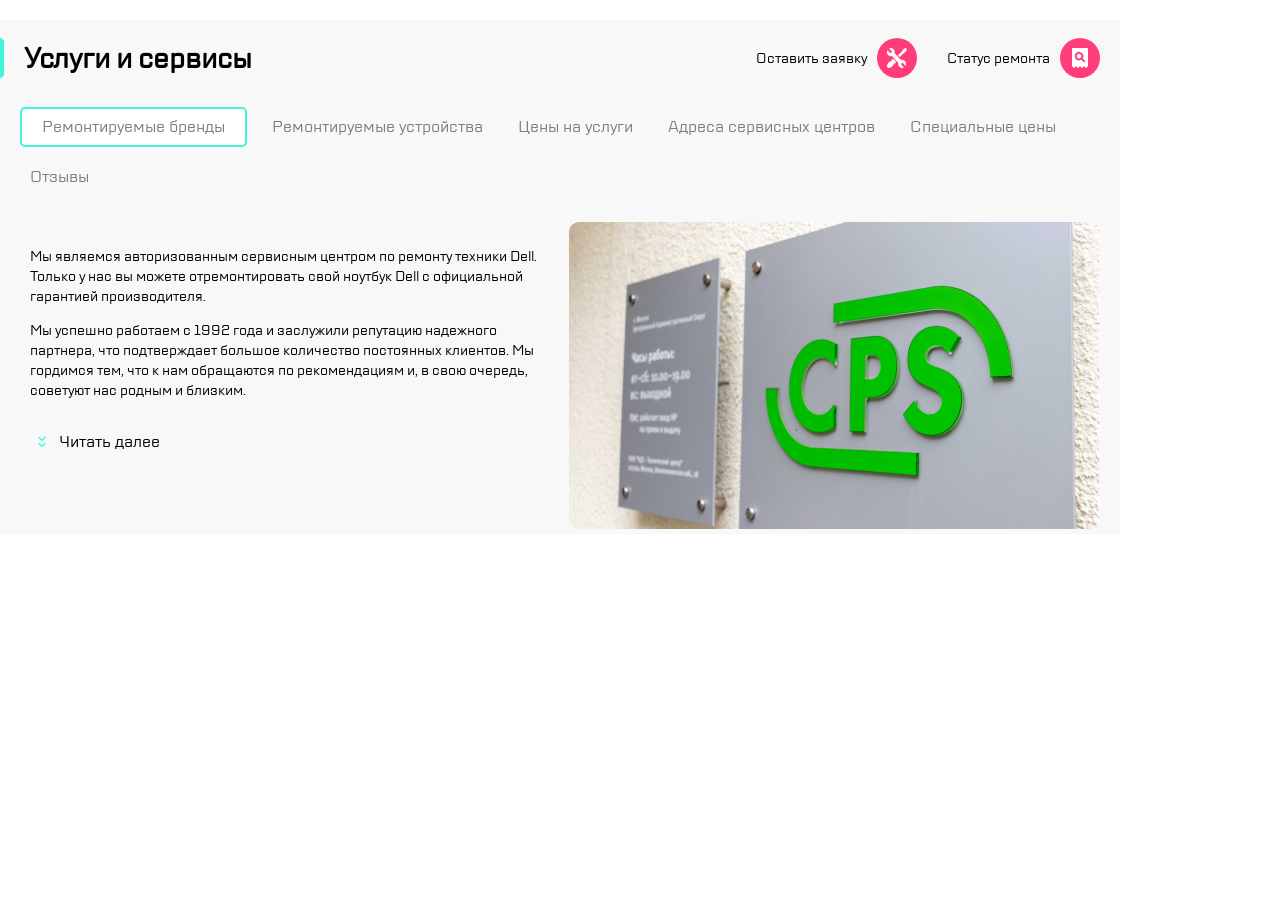
==== index.html @ 33814129 "homework" ====
<!DOCTYPE html>
<html lang="en">
<head>
    <meta charset="UTF-8">
    <meta name="viewport" content="width=device-width, initial-scale=1.0">
    <title>homework</title>
    <link rel="stylesheet" href="style.css">
</head>
<body>
     <header class="header ">
        <div class="header__mobile mobile--only">
            <img src="image/icon/burger.svg" alt="Выпадающее меню" class="header__icon header__icon--menu">
            <img src="image/icon/Group.svg" alt="Логотип" class="header__logo">
            <img src="image/icon/divider.svg" alt="Полоса" class="header__line">
            <img src="image/icon/repair.svg" alt="Ремонт" class="header__icon header__icon--repair">
            <img src="image/icon/checkstatus.svg" alt="Статус" class="header__icon header__icon--status">
        </div>
     
        <div class="header__group header__group--left tablet-only">
        <img src="image/icon/burger.svg" alt="Выпадающее меню" class="header__icon header__icon--menu">
        <img src="image/icon/divider.svg" alt="Полоса" class="header__line">
        <img src="image/icon/Group.svg" alt="Логотип" class="header__logo"> 
        </div>
      
        <div class="header__group header__group--right tablet-only">
        <img src="image/icon/call.svg" alt="Контакты" class="header__icon header__icon--call">
        <img src="image/icon/chat.svg" alt="Чат" class="header__icon header__icon--chat">
        <img src="image/icon/profile.svg" alt="Профиль" class="header__icon header__icon--profile">
        <img src="image/icon/divider.svg" alt="Полоса" class="header__line">
        <img src="image/icon/repair.svg" alt="Ремонт" class="header__icon header__icon--repair">
        <img src="image/icon/checkstatus.svg" alt="Статус" class="header__icon header__icon--status">
        </div>
     
     </header>

 <main class="main">
 
  <div class="main__contents"> 
    <div class="main__conteiner--left">   
        <img src="image/icon/highlight.svg" alt="Оглавление" class="main__contents--svg">
     <h1 class="main__contents--text">Услуги и сервисы</h1> 
    
    </div>
   
    
   <div class="main__conteiner--right desctop-only">
   <p>Оставить заявку</p>  
   <img src="image/icon/repair.svg" alt="Ремонт" class="main__icon main__icon--repair">
   <p>Статус ремонта</p>
   <img src="image/icon/checkstatus.svg" alt="Статус" class="main__icon main__icon--status">
   </div>

 </div>
  <nav class="main__nav">

  <p class="main__nav--item desctop-only">Ремонтируемые бренды</p>
  <p class="main__nav--item mobile--only">Ремонтируемые устройства</p>
  <p class="main__nav--item mobile--only">Дополнительные услуги</p>
  <p class="main__nav--item tablet-only">Ремонтируемые устройства</p>
  <p class="main__nav--item tablet-only">Дополнительные услуги</p>
  <p class="main__nav--item tablet-only">Цены на услуги</p>
  <p class="main__nav--item tablet-only">Специальные цены</p>
  <p class="main__nav--item tablet-only">Отзывы</p>
  <p class="main__nav--item desctop-only">Ремонтируемые устройства</p>
  <p class="main__nav--item desctop-only">Цены на услуги</p>
  <p class="main__nav--item desctop-only">Адреса сервисных центров</p>
  <p class="main__nav--item desctop-only">Специальные цены</p>
  <p class="main__nav--item desctop-only">Отзывы</p> 
 
    </nav>

    <section class="main__section">
     <div class="main__about">
        <p class="main__about--text">Мы являемся авторизованным сервисным центром по ремонту 
         техники Dell. Только у нас вы можете отремонтировать свой ноутбук Dell 
         с официальной гарантией производителя. </p>
         <p class="main__about--text"><span class="tablet-only">Мы успешно работаем с 1992 года и заслужили репутацию надежного партнера</span>
           <span class="desctop-only">Мы успешно работаем с 1992 года и заслужили репутацию надежного партнера, что подтверждает большое количество постоянных клиентов. Мы гордимся тем, что к нам обращаются по рекомендациям и,
            в свою очередь, советуют нас родным и близким.</span> 
        </p> 
     
        <div class="main__readmore">
            <img src="image/icon/expand.svg" alt="Развернуть" class="main__readmore--icon">
         <p class="main__readmore--text">Читать далее</p>
        </div>
     </div>

     <div class="main__image">
        <img src="image/icon/_MG_3223.jpg" alt="Фото вывески" class="image__signboard">
     </div>

     </section>
    </main>
    <footer><!--Пока макет без подвала--></footer>
</body>
</html>
---- style.css ----
@font-face {
font-family:"TT Lakes"; 
src: url("font/TT Lakes/TT Lakes Neue Trial Regular.ttf") format("truetype");
font-weight: 400;
font-style: normal;
}
*{
  box-sizing: border-box;
}
body{
font-size: 14px;
font-family:"TT Lakes", sans-serif;
margin: 0;
}
.desctop-only{
display: none !important;
}
.tablet-only{
display: none !important;
}

.header__mobile{
width: 320px;
display: flex;
justify-content:space-between;
align-items: center;
height: 88px;
border-bottom: 1px solid #41F6D7;
margin-bottom: 0;
padding: 0 15px;
}
.header__logo{
width: 96px;
height: 60px;
}
.main{
background-color: #f8f8f8;
width: 320px;
margin: 0;
}
.main__contents{
display: flex; 
justify-content:flex-start ; 
gap: 10px;
margin-bottom: 5px;
}
.main__conteiner--left{
  width: 100% !important;
  display: flex;
  align-items: center;
  justify-content: flex-start;
  flex-wrap: nowrap;
  padding-left: 0;
  gap: 10px;
}
.main__contents--text{
 font-size: 28px; 
}
.main__nav{
width: 320px;
font-size: 16px;
display: flex;
column-gap: 5px;
row-gap: 0;
justify-content:flex-start ;
align-items: center;
white-space: nowrap;
height: 40px;
overflow-x: auto;
overflow-y: hidden;
box-sizing: border-box;

scrollbar-width: none;

-ms-overflow-style: none;
}
.main__nav::-webkit-scrollbar {
display: none;
}

.main__nav--item{
height: 40px;
display: flex;
justify-content:center ;
align-items: center;
padding: 0 10px;
color: #7e7e82;
margin:5px ;
}
.main__nav--item:nth-child(2){
border: 2px solid #41F6D7;
border-radius: 5px;
background-color:#ffffff;
box-sizing: border-box;
padding: 0 20px;
}

.main__nav,.main__about{
padding:0 15px;      
}
.main__nav{
margin-bottom: 20px;  
}
.main__about{
font-size: 14px;
}
.main__readmore{
  display: flex;
  gap: 5px;
}
.main__readmore--text{
  font-size: 16px;
  font-weight: 500;
}
.image__signboard{
width:320px;
}

@media (min-width: 768px){
.mobile--only{
  display: none !important;
}
.tablet-only{
display: flex !important;
}

.header{
width: 768px;
display: flex;
justify-content:space-between;
align-items: center;
height: 88px;
border-bottom: 1px solid #41F6D7;
margin-bottom: 0;
}
.header__group{
  display: flex;
}
.header__group--left{
 justify-content:flex-start ;
 gap: 15px;
 padding-left: 20px;
}
.header__group--right{
 justify-content: flex-end;
 gap: 15px;
 padding-right: 20px;
}
.main{
  width: 768px;
}
.main__nav{
 width: 768px;
}
 .main__nav--item:nth-child(4){
  border: 2px solid #41F6D7;
  border-radius: 5px;
  background-color:#ffffff;
  box-sizing: border-box;
  padding: 0 20px;
 }

.main__section{
  display: flex;

}
.image__signboard{
 width: 360px;
 border-radius: 5px;
}
}

@media (min-width: 1120px){
  .mobile--only{
    display: none !important;
  }
  .tablet-only{
    display: none !important;
  }
  .desctop-only{
    display: flex !important;
  }
  .header{
    display: none;
  }
  .main{
  width: 1120px;
  }
  .main__contents{
    margin-top: 20px;
    display: flex;
    justify-content: space-between;
    align-items: center;
    white-space: nowrap;
  }
  .main__icon{
    width: 40px;

  }
  .main__conteiner--left{
  display: flex;
  align-items: center;
  justify-content:flex-start ;
  gap: 20px;
  padding-left: 0;
  width: 50%;
  }
  .main__conteiner--right{
   justify-content: flex-end;
   padding-right: 20px;
   gap: 10px;
   width: 50%;
  }
  .main__conteiner--right .main__icon--repair{
    margin-right: 20px;
  }
  .main__nav{
  width: 1120px;
  align-items: start;
  flex-wrap: wrap;
  overflow: visible;
  height: auto;
  
  }
   .main__nav--item{
    margin:5px ;
    padding: 0 10px;
   }
 
  .main__nav--item:first-child{
  border: 2px solid #41F6D7;
  border-radius: 5px;
  background-color:#ffffff;
  box-sizing: border-box;
  padding: 0 20px;

  }
  .main__section{
  display: flex;
  justify-content: space-between;
  align-items: flex-start;
  gap: 20px;
  min-width: 1120px;
  align-items: stretch;
  }
  .main__about{
    padding: 0;
    max-width: 50%;
    padding: 10px;
    margin-left: 20px;
  }
  .main__image{
  width: 50%;
  margin-right: 20px;
  }
 .image__signboard{
  height: 307px;
  width: 531.35px;
  border-radius: 10px;
  object-fit: cover;
 }
}
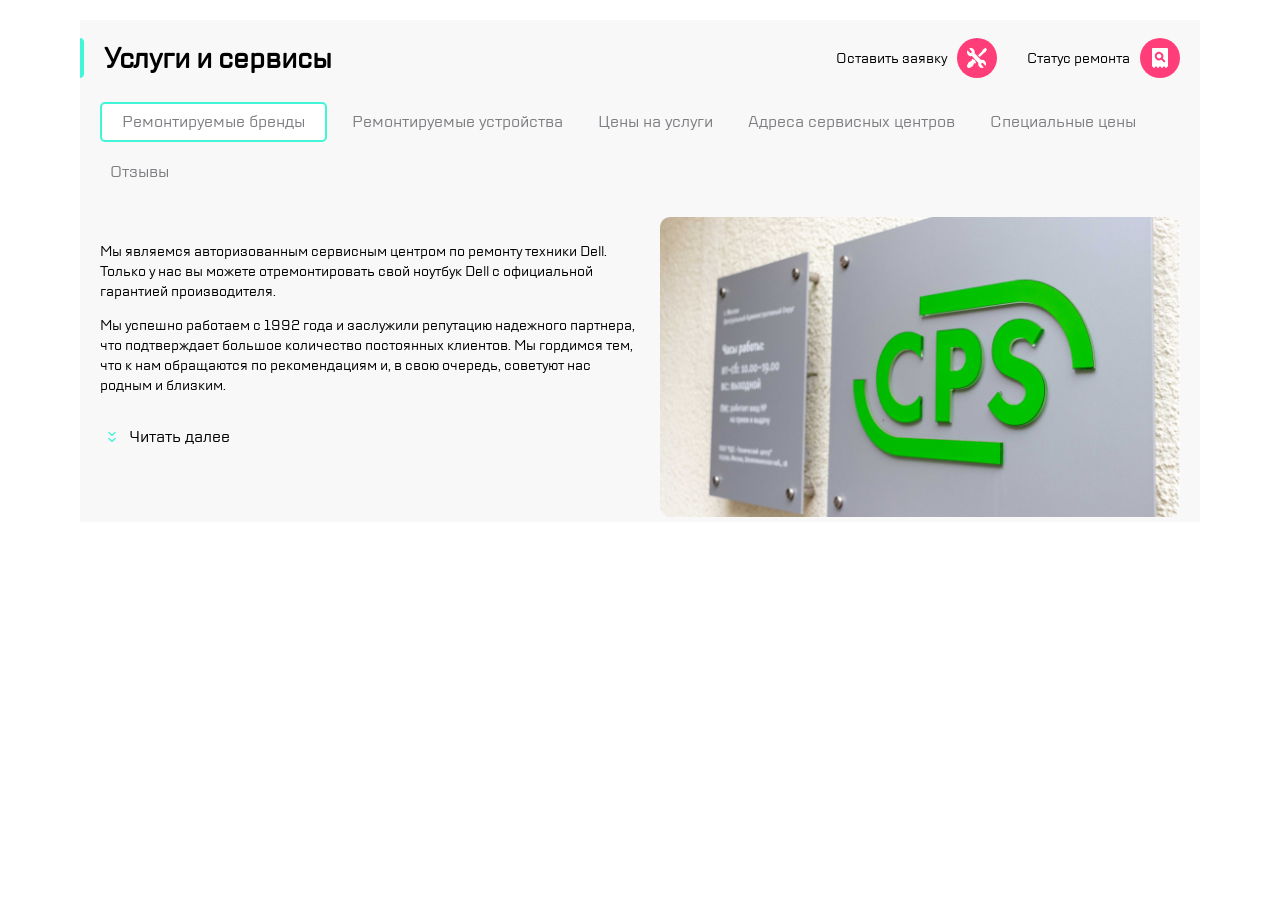
==== commit be2ca08c: "исправлен путь в html" ====
--- a/index.html
+++ b/index.html
@@ -86,7 +86,7 @@
      </div>
 
      <div class="main__image">
-        <img src="image/icon/_MG_3223.jpg" alt="Фото вывески" class="image__signboard">
+        <img src="image/icon/signboard.jpg" alt="Фото вывески" class="image__signboard">
      </div>
 
      </section>
--- a/style.css
+++ b/style.css
@@ -20,7 +20,6 @@
 }
 
 .header__mobile{
-width: 320px;
 display: flex;
 justify-content:space-between;
 align-items: center;
@@ -28,6 +27,9 @@
 border-bottom: 1px solid #41F6D7;
 margin-bottom: 0;
 padding: 0 15px;
+width: 100%;
+max-width: 1120px; 
+margin: 0 auto; 
 }
 .header__logo{
 width: 96px;
@@ -35,17 +37,21 @@
 }
 .main{
 background-color: #f8f8f8;
-width: 320px;
-margin: 0;
+width: 100%;
+max-width: 1120px; 
+margin: 0 auto;
 }
 .main__contents{
 display: flex; 
 justify-content:flex-start ; 
 gap: 10px;
 margin-bottom: 5px;
+width: 100%;
+max-width: 1120px; 
+margin: 0 auto;
 }
 .main__conteiner--left{
-  width: 100% !important;
+  width: 100%;
   display: flex;
   align-items: center;
   justify-content: flex-start;
@@ -57,7 +63,6 @@
  font-size: 28px; 
 }
 .main__nav{
-width: 320px;
 font-size: 16px;
 display: flex;
 column-gap: 5px;
@@ -69,7 +74,10 @@
 overflow-x: auto;
 overflow-y: hidden;
 box-sizing: border-box;
-
+width: 100%;
+max-width: 1120px; 
+margin: 0 auto;
+padding: 0 15px;
 scrollbar-width: none;
 
 -ms-overflow-style: none;
@@ -113,7 +121,10 @@
   font-weight: 500;
 }
 .image__signboard{
-width:320px;
+width: 100%;
+height: auto;
+object-fit: cover;
+max-width: 320px;
 }
 
 @media (min-width: 768px){
@@ -125,13 +136,15 @@
 }
 
 .header{
-width: 768px;
 display: flex;
 justify-content:space-between;
 align-items: center;
 height: 88px;
 border-bottom: 1px solid #41F6D7;
 margin-bottom: 0;
+width: 100%;
+max-width: 1120px; 
+margin: 0 auto;
 }
 .header__group{
   display: flex;
@@ -146,12 +159,7 @@
  gap: 15px;
  padding-right: 20px;
 }
-.main{
-  width: 768px;
-}
-.main__nav{
- width: 768px;
-}
+
  .main__nav--item:nth-child(4){
   border: 2px solid #41F6D7;
   border-radius: 5px;
@@ -161,12 +169,26 @@
  }
 
 .main__section{
-  display: flex;
-
+ display: flex;
+ justify-content: space-between;
+ align-items: stretch;
+ gap: 20px;
+ min-width: 100%;
+}
+.main__about{
+padding: 10px 0 0 20px;
+max-width: 50%;
+}
+.main__image{
+width: 50%;
+margin-right: 20px;
 }
 .image__signboard{
- width: 360px;
- border-radius: 5px;
+width: 100%;
+height: auto;
+max-width: 360px;
+border-radius: 10px;
+object-fit: cover;
 }
 }
 
@@ -184,7 +206,8 @@
     display: none;
   }
   .main{
-  width: 1120px;
+    width: 100%;
+  max-width: 1120px;
   }
   .main__contents{
     margin-top: 20px;
@@ -215,7 +238,8 @@
     margin-right: 20px;
   }
   .main__nav{
-  width: 1120px;
+  width: 100%;
+  display: flex;
   align-items: start;
   flex-wrap: wrap;
   overflow: visible;
@@ -238,24 +262,23 @@
   .main__section{
   display: flex;
   justify-content: space-between;
-  align-items: flex-start;
+  align-items: stretch;
   gap: 20px;
-  min-width: 1120px;
-  align-items: stretch;
+  min-width: 100%;
+  
   }
   .main__about{
-    padding: 0;
+    padding: 10px 0 0 20px;
     max-width: 50%;
-    padding: 10px;
-    margin-left: 20px;
   }
   .main__image{
   width: 50%;
   margin-right: 20px;
   }
  .image__signboard{
-  height: 307px;
-  width: 531.35px;
+  width: 100%;
+  height: auto;
+  max-width: 531.35px;
   border-radius: 10px;
   object-fit: cover;
  }
